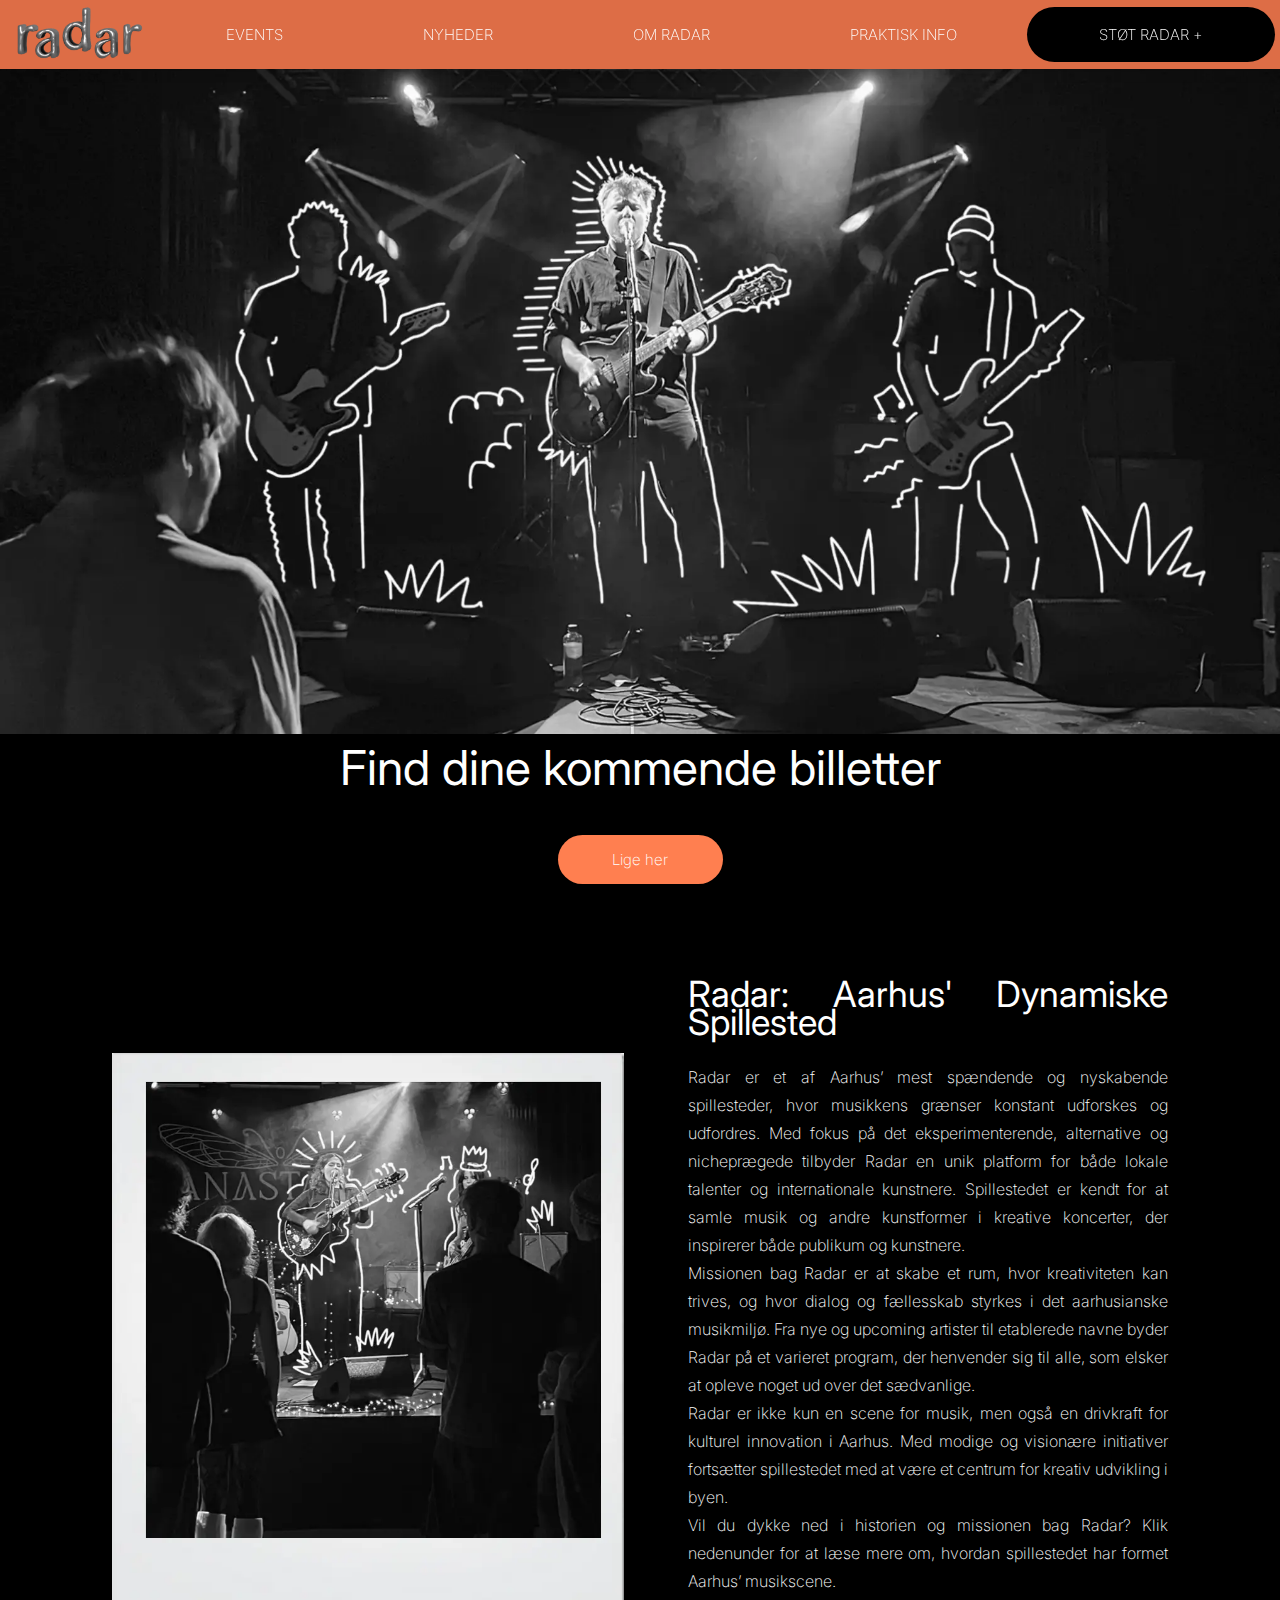
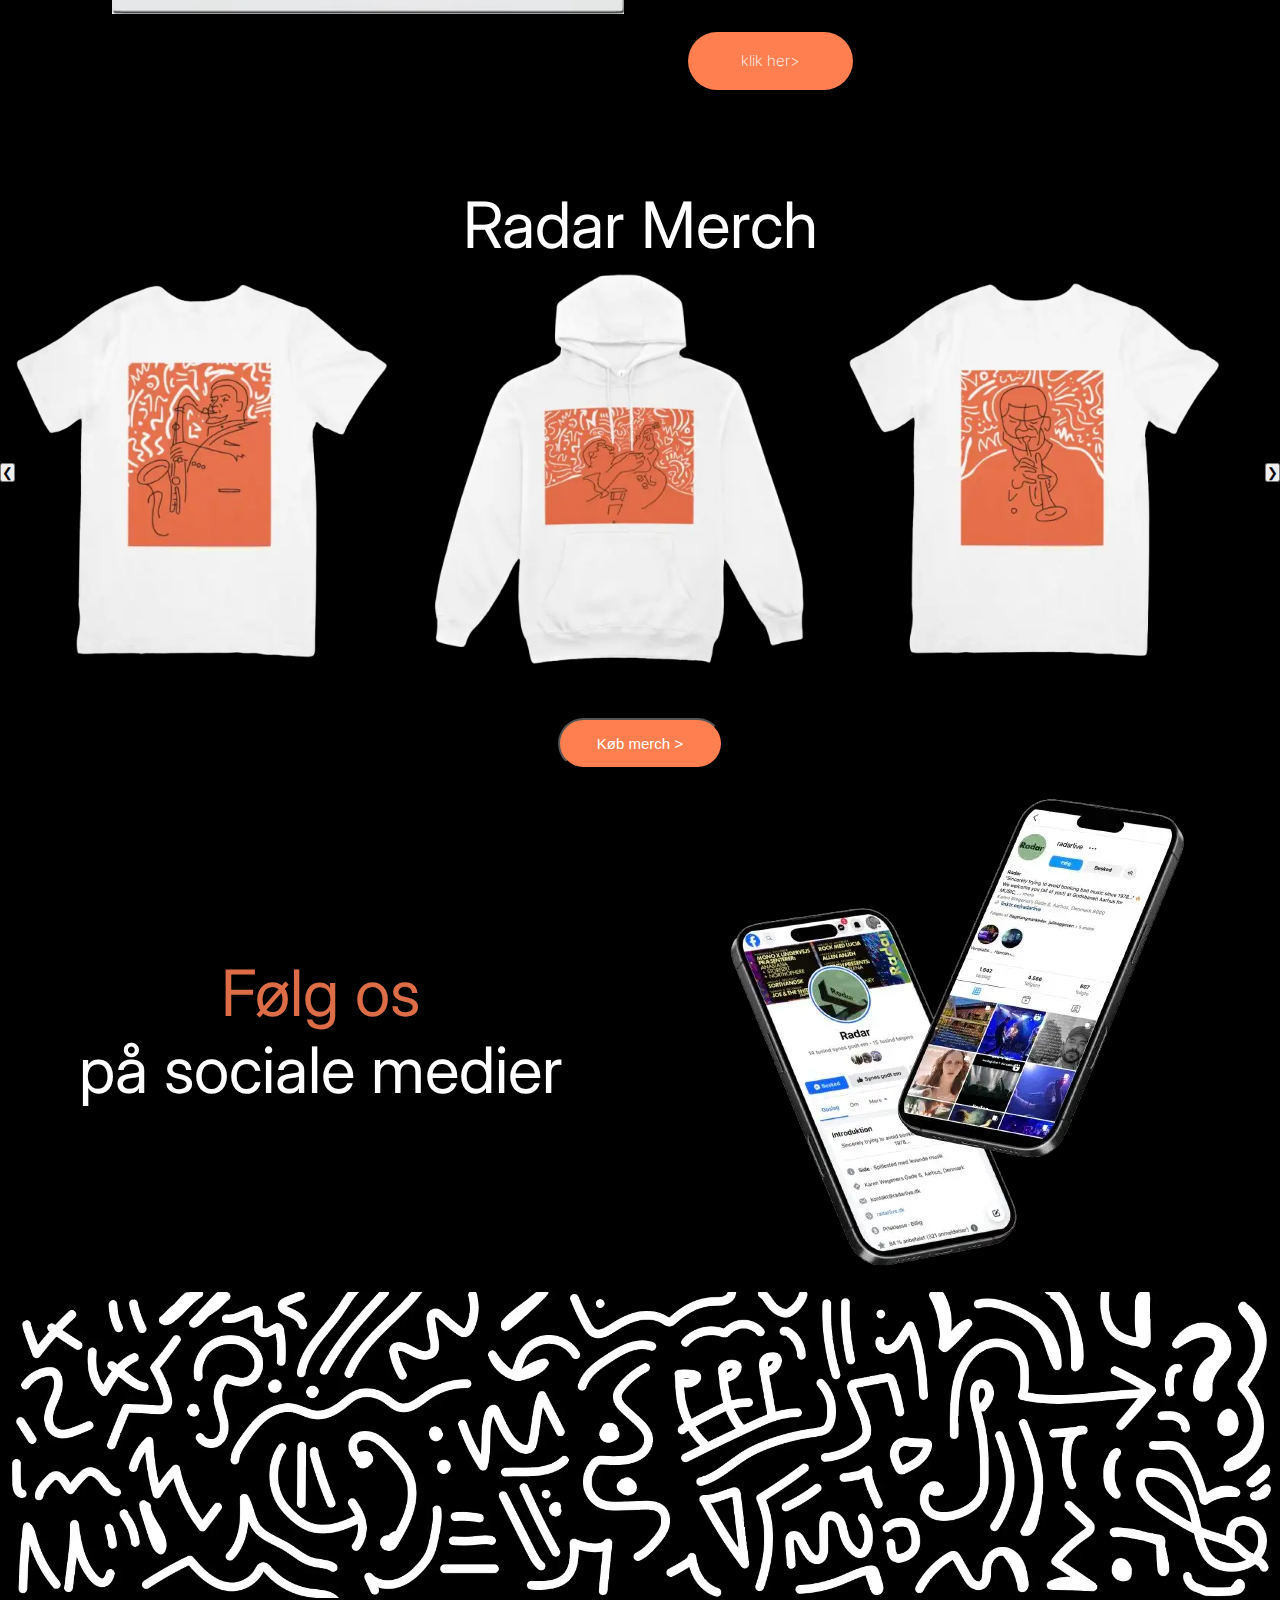
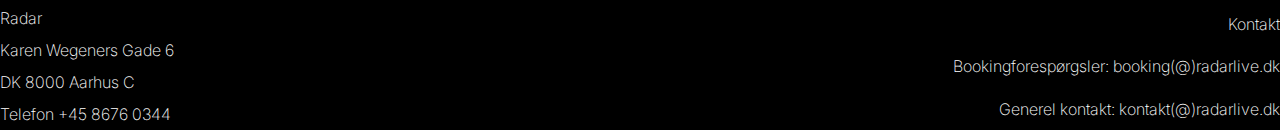
==== index.html @ 8a0189ec "navbar støt radar hovedmenupunkt" ====
<!DOCTYPE html>
<html lang="da">
<head>
    <meta charset="UTF-8">
    <meta name="viewport" content="width=device-width, initial-scale=1.0">
    <title>Document</title>
    <link rel="preconnect" href="https://fonts.googleapis.com">
    <link rel="preconnect" href="https://fonts.gstatic.com" crossorigin>
    <link href="https://fonts.googleapis.com/css2?family=Inter:ital,opsz,wght@0,14..32,100..900;1,14..32,100..900&display=swap" rel="stylesheet">
    <link rel="stylesheet" href="css/stylesheet.css">
</head>
<body>
    <header>
        <a href="/index.html"><img src="/img/radarlogo.webp" alt="Radar logo" class="logo"></a>
        <!---https://www.youtube.com/watch?v=8eFeIFKAKHw&list=WL&index=63 brugt til at finde ud af hvordan man laver en burgermenu-->
        <nav class="navbar">
            <input type="checkbox" id="sidebar-active"> <!---selve checkboxen-->
            <label for="sidebar-active" class="open-sidebar-button"> <!---ikonet med de tre streger-->
                <svg xmlns="http://www.w3.org/2000/svg" height="42px" viewBox="0 -960 960 960" width="42px" fill="#FFFFFF"><path d="M120-240v-80h720v80H120Zm0-200v-80h720v80H120Zm0-200v-80h720v80H120Z"/></svg>
            </label>

            
            <div class="links-container">
                <label for="sidebar-active" class="close-sidebar-button"> <!---kryds ikon der lukker menuen-->
                    <svg xmlns="http://www.w3.org/2000/svg" height="42px" viewBox="0 -960 960 960" width="42px" fill="#FFFFFF"><path d="m256-200-56-56 224-224-224-224 56-56 224 224 224-224 56 56-224 224 224 224-56 56-224-224-224 224Z"/></svg> 
                </label>



                <label id="overlay" for="sidebar-active"></label> <!---den der gør at vi kommer ud af sidebaren, hvis man klikker et andet sted på skærmen-->

                
            
                <ul class="navbar-menu">
                    <li><a href="#" class="hovedmenu"> Events</a>
                        <ul class="dropdown">
                            <li><a href="/undersider/events.html" class="undermenu">Kommende Events +</a>
                            </li>
                            <li><a href="#" class="undermenu">Tidligere Events</a>
                            </li>
                        </ul>
                    </li>
        
                    <li><a href="#" class="hovedmenu">Nyheder</a>
                    </li>
        
                    <li><a href="#" class="hovedmenu">Om Radar</a>
                        <ul class="dropdown">
                            <li><a href="/undersider/historieogvaerdier.html" class="undermenu">Historie og Mission +</a>
                            </li>
                            <li><a href="#" class="undermenu">Værdier og Fokusområder</a>
                            </li>
                            <li><a href="#" class="undermenu">Kunstnere</a>
                            </li>
                        </ul>
                    </li>
        
                    <li><a href="#" class="hovedmenu">Praktisk Info</a>
                        <ul class="dropdown">
                            <li><a href="#" class="undermenu">Kontakt og Adresse</a>
                            </li>
                            <li><a href="#" class="undermenu">Ofte stillede spørgsmål</a>
                            </li>
                            <li><a href="#" class="undermenu">Feedback</a>
                            </li>
                            <li><a href="#" class="undermenu">Leje af Radar</a>
                            </li>
                        </ul>
                    </li>

                    <li class="støtknap"><a href="/undersider/stoetradar.html" class="hovedmenu" >Støt Radar +</a>
                    </li>
                </ul>
            </div>
        </nav>
    </header>


    <section>
        <img src="img/forside.webp" alt="Band som spiller på Radar med illustrationer" id="forsideimg">
    </section>
    <section id="førstetekst">
        <h1 id="storoverskrift">Find dine kommende billetter</h1>
        <a href="/undersider/events.html" class="knap">Lige her</a>
    </section>

    <article class="artikler" id="artikelet">
        <section>
            <img src="/img/forsideimg2.webp" alt="Polaroid billede af band som spiller på Radar" id="forsidebillede2">
        </section>
        <section id="sektion1">
            <h2 class="overskrift" id="overskrift1">Radar: Aarhus' Dynamiske Spillested</h2>
            <p>Radar er et af Aarhus’ mest spændende og nyskabende spillesteder, hvor musikkens grænser konstant udforskes og udfordres. Med fokus på det eksperimenterende, alternative og nicheprægede tilbyder Radar en unik platform for både lokale talenter og internationale kunstnere. Spillestedet er kendt for at samle musik og andre kunstformer i kreative koncerter, der inspirerer både publikum og kunstnere.</p>
            <p>Missionen bag Radar er at skabe et rum, hvor kreativiteten kan trives, og hvor dialog og fællesskab styrkes i det aarhusianske musikmiljø. Fra nye og upcoming artister til etablerede navne byder Radar på et varieret program, der henvender sig til alle, som elsker at opleve noget ud over det sædvanlige.</p>
            <p>Radar er ikke kun en scene for musik, men også en drivkraft for kulturel innovation i Aarhus. Med modige og visionære initiativer fortsætter spillestedet med at være et centrum for kreativ udvikling i byen.</p>
            <p>Vil du dykke ned i historien og missionen bag Radar? Klik nedenunder for at læse mere om, hvordan spillestedet har formet Aarhus’ musikscene.</p>
            <a href="/undersider/historieogvaerdier.html" class="knap">klik her></a>
        </section>
    </article>

    <h2 class="overskrift" id="overskrift2">Radar Merch</h2>
    <article class="artikler" id="artikelto">
        <section class="slideshow-container">
            <button class="prev">&#10094;</button>
            <article class="slideshow-wrapper">
              <section class="slide" id="slide1">
                <a href="#"><img src="/img/t-shirt1.webp" alt=""></a>
              </section>
              <section class="slide" id="slide2">
                <a href=“#”><img src="img/sweatshirt.webp" alt=""></a>
              </section>
              <section class="slide" id="slide3">
                <a href=“#”><img src="img/t-shirt2.webp" alt=""></a>
              </section>
            </article>
            <button class="next">&#10095;</button>
        </section>
    </article>
    <article id="merchknap">
        <button type="button" class="knap">Køb merch ></button>
    </article>

    <article class="artikler" id="artikeltre">
        <section id="følgosoverskrift">
            <h2 class="overskrift" id="følgos">Følg os</h2>
            <h2 class="overskrift"> på sociale medier</h2>
        </section>
        <section>
            <img src="img/socialemedier.webp" alt="Billede af to smartphones som viser Radars Facebook og Instagram" id="socialemedier">
        </section>
    </article>

    

    <figure>
        <img src="img/moenster.webp" alt="Illustrationer" id="moenster">
    </figure>


    <footer class="footer">
        <section>
            <p>Radar</p>
            <p>Karen Wegeners Gade 6</p>
            <p>DK 8000 Aarhus C</p>
            <p>Telefon +45 8676 0344</p>
        </section>
        <section id="footerhøjre">
            <p>Kontakt</p>
            <p>Bookingforespørgsler: booking(@)radarlive.dk</p>
            <p>Generel kontakt: kontakt(@)radarlive.dk</p>
        </section>
    </footer>

</body>
</html>
---- css/stylesheet.css ----
/* Styling af header */
*{  margin: 0;
    padding: 0;
    box-sizing: border-box;
}


@media screen and (min-width: 1100px){
    body{
        background-color: black;
        font-family: 'Inter', sans-serif;
        font-weight: 200;
        text-align: justify;
        width: 100vw;
        color:#fff;
    }

    header {
        position: fixed;
        top:0;
        left:0;
        right:0;
        width: 100%;
        z-index: 1000;
        background: #dd6d46;
        box-shadow: 0 5px 10px rgba(0,0,0,0.1);
        padding: 5px;
        display: flex;
        align-items: center;
        justify-content: space-between;
        text-transform: uppercase;
    }

    /* Header logo */
    header .logo{
        margin-left: 10px;
        padding-left: 0;
    }

    .logo{
        width: 10vw;

    }

    /* Styling af hovedmenupunkterne */
    header .navbar ul {
        list-style: none;
    }

    header .navbar ul li {
        position: relative;
        float: left;
    }


    /* Styling af hovedmenu og undermenu */
    header .navbar ul li a {
        box-sizing: border-box;
        text-decoration: none;
        font-size: 15px;
        font-family: 'Inter', sans-serif;
        padding: 18px 70px;
        color: white;
        display: block;
        text-align: center;
    }

    /* Hovereffekt til menupunkterne */
    header .navbar ul li a:hover {
        background: #dd6c46ce;
        color: #fff;
    }

    /* Første niveau af undermenu */
    header .navbar ul li ul {
        box-sizing: border-box;
        position: absolute;
        left: 0;
        width: 200px; /* Ensartet bredde */
        background: #dd6d46; /* Let baggrundsfarve for synlighed */
        display: none;
        padding: 0;
    }

    header .navbar ul li ul li {
        width: 100%; /* Ensartet bredde */
        border-top: 1px solid rgba(255, 255, 255, 0.2); /* Lysere kant for synlighed */
    }

    /* Styling af undermenu links */
    header .navbar ul li ul li a {
        padding: 10px 0; /* Juster padding for centrering */
        color: white; /* Sørger for, at teksten er synlig */
        text-align: center;
        width: 100%; /* Fyld hele bredden af menuen */
        display: block;
        box-sizing: border-box;
        font-family: 'Inter', sans-serif;
    }

    header .navbar ul li ul li a:hover {
        background: rgba(255, 255, 255, 0.2); /* Lysere hover for synlighed */
        color: white;
    }

    /* Næste niveau af undermenu */
    header .navbar ul li ul li ul {
        left: 100%; /* Justering til højre for første undermenu */
        top: 0;
        width: 200px; /* Ensartet bredde */
        background: transparent; /* Ensartet baggrund */
        display: none;
    }

    header .navbar ul li ul li ul a {
        padding: 10px 0; /* Juster padding for centrering */
        color: white; /* Sørger for synlig tekst */
        text-align: center;
        width: 100%; /* Fyld hele bredden af menuen */
        display: block;
        box-sizing: border-box;
    }

    /* Hover-effekt til at vise undermenuer */
    header .navbar ul li:hover > ul,
    header .navbar ul li ul li:hover > ul {
        display: block;
    }

    /* Gemmer checkboxen */
    #sidebar-active {
        display: none;
    }

    header label {
        font-size: 20px;
        color: #333;
        cursor: pointer;
        display: none;
    }

    /* Fjerner navigationsbar/burgermenu til mobil og tablet for desktop */
    .burgermenu{
        display: none;
    }

    h1, h2 {
        font-weight: 400;
    }


    /* Redigering af forsidebillet*/
    #forsideimg {
        min-width: 100vw;
        max-width: 100vw;
        margin-top: 3em;
    }

    #storoverskrift{
        font-size: 3em;
    }

    #førstetekst{
        display: flex;
        flex-direction: column;
        align-items: center;
        margin-bottom: 6em;
    }

    #moenster {
        min-width: 100vw;
        max-width: 100vw;
        margin-left: 0;
    }

    #forsidebillede2{
        width: 40vw;
    }

    #overskrift1{
        display: flex;
        justify-content: flex-start;
        font-size: 36px;
    }

    #sektion1{
    width: 50vw;
    line-height: 28px;
    margin-left: 4em;
    text-align: justify;
    }

    #merchknap{
        display: flex;
        justify-content: center;   
    }

    .knap{
        display: inline-block;
        text-decoration: none;
        text-align: center;
        cursor: pointer;
        background-color: coral;
        color: white;
        padding: 1em;
        font-size: 15px;
        border-radius: 30px;
        width: 11em;
        margin-top: 2.5em;
    }

    .støtknap {
        display: inline-block;
        text-align: center;
        cursor: pointer;
        background-color: black;
        color: white;
        padding: 0;
        margin: 0;
        border-radius: 30px;
        width: 15.5em;
    }


    .artikler {
        display: flex;
        flex-direction: row;
        justify-content: center;
        justify-content: space-around;
        align-items: center;
    }

    .overskrift {
        display: flex;
        justify-content: center;
        font-size: 4rem;
    }

    #overskrift1{
        margin-bottom: 0.75em;
    }

    #artikelet{
    margin-bottom: 6em;
    margin-right: 7em;
    margin-left: 7em;
    }

    #artikelto{
    min-width: 100vw;
    max-width: 100vw;
    }

    .merchimg{
        max-width: 100vw;
    }


    #følgos{
        color: #dd6d46;
    }


    /*Styling af Merch "diasshow"*/
    .slideshow-container {
        position: relative;
        max-width: 100%;
        overflow: hidden;
      }
    
    .slideshow-wrapper {
        overflow: hidden; /* Sørger for, at billedet ikke viser dele uden for containeren, når det zoomer */
        width: 300px; /* Justér bredden til din egen */
        height: auto; /* Tilpas højden afhængigt af billedets proportioner */
        display: flex;
        scroll-snap-type: x mandatory;
        scroll-behavior: smooth;
        overflow-x: auto;
        width: 100%;
        padding: 10px 0;
    }
    
    .slideshow-wrapper img {
        width: 100%; /* Sørger for, at billedet fylder hele containeren */
        height: auto;
        transition: transform 0.3s ease-in-out; /* Gør det muligt at animere transformationen glidende */
    }
    
    .slideshow-wrapper img:hover {
        transform: scale(1.1); /* Forstørrer billedet med 10% */
    }
    
    .slide {
        scroll-snap-align: center;
        flex: 0 0 33.33%; /* Hver slide fylder en tredjedel af skærmens bredde */
        display: flex;
        justify-content: center;
        align-items: center;
        font-family: Poetsen One;
        color: #490000
    }
      
    .slide img {
        max-width: 90%; /* Tilpas billedets størrelse */
        height: auto;
        cursor: pointer;
    }
      
    button .prev .next{
        position: absolute;
        top: 50%;
        transform: translateY(-50%);
        background-color: transparent;
        color: white;
        font-size: 2rem;
        border: none;
        cursor: pointer;
        padding: 10px;
    }

    section.slideshow-container {
        display: flex;
        align-items: center;
    }
      
    button:hover {
        background-color: #dd6d46;
        color: white;
    }
      
      /* For at skjule scrollbar */
    .slideshow-wrapper::-webkit-scrollbar {
        display: none;
    }
    
    #slide1{
        display: flex;
        flex-direction: column;
    }

    #slide2{
        display: flex;
        flex-direction: column;
    }

    #slide2 img {
    width: 600px;
    }

    #slide3{
        display: flex;
        flex-direction: column;
    }

    #slide3 img{
        width: 450px;
    }

    article.slideshow-wrapper {
        display: flex;
        flex-direction: row;
        align-items: center;
        justify-content: center;
    }

    .footer{
        display: flex;
        justify-content: space-between;
        line-height: 2em;
    }

    #footerhøjre{
    display: flex;
    flex-direction: column;
    justify-content: space-around;
    align-items: flex-end;
    }
}

@media screen and (max-width: 1268px) {
    body{
        background-color: black;
        font-family: 'Inter', sans-serif;
        font-weight: 200;
        text-align: justify;
        width: 100vw;
        color:#fff;
    }

    h1, h2 {
        font-weight: 400;
    }


    #forsideimg {
        min-width: 100vw;
        max-width: 100vw;
    }

    #artikelet {
        display: flex;
        flex-direction: row;
        align-items: center;
        margin-right: 2em;
        margin-left: 2em;
        margin-top: 4em;
        margin-bottom: 4em;
    }

    #artikelet p{
        margin-top: 1em;
    }

    #artikelto {
        display: flex;
        flex-direction: row;
        justify-content: space-around;
    }

    #overskrift2{
        margin-bottom: 1em;
    }

    #artikeltre{
        display: flex;
        flex-direction: row;
        align-items: center;
        justify-content: center;
    }

    #følgosoverskrift {
        display: flex;
        flex-direction: column;
        align-items: center;
        margin-right: 1em;
        font-size: 2em;
    }
    #følgos{
        color: #dd6d46;
        
    }

    h2.overskrift, #storoverskrift{
            display: flex;
            justify-content: center;
            font-size: 4rem;
    }

    #førstetekst{
        display: flex;
        flex-direction: column;
        align-items: center;
    }

    #overskrift1{
        display: flex;
        justify-content: flex-start;
        font-size: 2em;
    }


    #forsidebillede2 {
        width: 40vw;
        margin-right: 2em;
    }

    #merchknap{
        display: flex;
        justify-content: center;   
    }
    
    .knap{
        display: inline-block;
        text-decoration: none;
        text-align: center;
        cursor: pointer;
        background-color: coral;
        color: white;
        padding: 1em;
        font-size: 15px;
        border-radius: 30px;
        border-color: none;
        width: 11em;
        margin-top: 2.5em;
    }
    

    .merchimg{
        width: 20em;
    }

    /*Styling af Merch "diasshow"*/
    .slideshow-container {
        position: relative;
        max-width: 100%;
        overflow: hidden;
      }
    
    .slideshow-wrapper {
        overflow: hidden; /* Sørger for, at billedet ikke viser dele uden for containeren, når det zoomer */
        width: 300px; /* Justér bredden til din egen */
        height: auto; /* Tilpas højden afhængigt af billedets proportioner */
        display: flex;
        scroll-snap-type: x mandatory;
        scroll-behavior: smooth;
        overflow-x: auto;
        width: 100%;
        padding: 10px 0;
    }
    
    .slideshow-wrapper img {
        width: 100%; /* Sørger for, at billedet fylder hele containeren */
        height: auto;
        transition: transform 0.3s ease-in-out; /* Gør det muligt at animere transformationen glidende */
    }
    
    .slideshow-wrapper img:hover {
        transform: scale(1.1); /* Forstørrer billedet med 10% */
    }
    
    .slide {
        scroll-snap-align: center;
        flex: 0 0 33.33%; /* Hver slide fylder en tredjedel af skærmens bredde */
        display: flex;
        justify-content: center;
        align-items: center;
        font-family: Poetsen One;
        color: #490000
    }
      
    .slide img {
        max-width: 90%; /* Tilpas billedets størrelse */
        height: auto;
        cursor: pointer;
    }
      
    button .prev .next{
        position: absolute;
        top: 50%;
        transform: translateY(-50%);
        background-color: transparent;
        color: white;
        font-size: 2rem;
        border: none;
        cursor: pointer;
        padding: 10px;
    }

    section.slideshow-container {
        display: flex;
        align-items: center;
    }
      
    button:hover {
        background-color: #dd6d46;
        color: white;
    }
      
      /* For at skjule scrollbar */
    .slideshow-wrapper::-webkit-scrollbar {
        display: none;
    }
    
    #slide1{
        display: flex;
        flex-direction: column;
    }

    #slide2{
        display: flex;
        flex-direction: column;
    }

    #slide2 img {
    width: 600px;
    }

    #slide3{
        display: flex;
        flex-direction: column;
    }

    #slide3 img{
        width: 450px;
    }

    article.slideshow-wrapper {
        display: flex;
        flex-direction: row;
        align-items: center;
        justify-content: center;
    }


    #moenster{
        min-width: 100vw;
        max-width: 100vw;
    }

    
    header {
        position: fixed;
        top: 0;
        left: 0; 
        right: 0; 
        width: 100%;
        z-index: 1000;
        background: #dd6d46;
        padding: 0.3125rem; 
        display: flex;
        align-items: center;
        justify-content: space-between;
        text-transform: uppercase;
    }
    
    header .logo{
        margin-left: 0.0625rem;
        padding-left: 0rem;
    }
    
    .logo{
        width: 10vw;
        padding-top: 5%;
    
    }
    
  
    /* .navbar {
        display: none;
    } */
    
    nav{
        height: 3.75rem;
        background-color: transparent;
        display: flex;
        justify-content: flex-end;
        align-items: flex-start;
    }
    
    
    /* styling af tekst */
    nav ul li a{
        height: 100%;
        padding: 0 1.25rem;
        display: flex;
        align-items: flex-start;
        text-decoration: none;
        color: white;
    }
    


    /* styling af ikoner ikoner */
    /* de tre streger */
    .streger {
        fill: white;
        background-color: transparent;
    }
    
    /* krydset */
    nav svg .kryds {
        fill: white;
        background-color: transparent;
    }
    
    /* fjerner checkboks (åben) */
    #sidebar-active {
        display: none;
    }
    
    /* fjerner checkboks (lukket)*/
    .open-sidebar-button, .close-sidebar-button {
        display: none; 
    }
    
    
    /* styling af selve den boks der folder ud, når burgeren klikkes */
        .links-container{
            height: 100%;
            width: 32%;
            display: flex;
            flex-direction: column;
            align-items:flex-start;
            background-color:#dd6d46;
    
           flex-direction: column; /* opsætning over hinanden */
           align-items: flex-start; /* placering i venstre side */
    
           position: fixed; /* Navigationsbaren følger med når der scrolles */
           top: 0;
           right: -100%; /* den orange boks er skjult til de tre streger klikkes af */
           z-index: 10;
           width: 18.75rem;
           color: white;
    
           box-shadow: -0.3rem 0 0.3rem rgba(0,0,0,0.25); /* svag skygge på boksen */
           transition: 1s ease-out; /* åbnes smooth */
    
        }
    
    nav ul li a {
        box-sizing: border-box;
        height: auto;
        width: 100%;
        padding: 1.25rem 1.85rem;
        justify-content: flex-start; 
        font-family: 'Inter', sans-serif;
    }
    
    .open-sidebar-button, .close-sidebar-button {
        padding: 0.5rem;
        display: block;
    }
    
    /* den grå boks reaktion/ændring npr de tre streger klikkes */
    #sidebar-active:checked ~ .links-container{
    right: 0;  /* ændres fra -100 (skjult) til 0 (synlig) */
    color: transparent;
    }

    .hovedmenu {
        font-weight:500;
    }

    .undermenu {
        font-weight: 100;
        display: flex;
        align-items: center;
        flex-direction: column;
    }
    


    
    /* Effekt der gør det muligt at klikke ud af menuen ved klik udenfor den grå boks */
    #sidebar-active:checked ~ #overlay{
        height: 100%;
        width: 100%;
        position: fixed;
        top: 0;
        left: 0;
        z-index: 9;
        display: block;
    }
    
    .navbar-menu li:hover > .dropdown {
        display: block;
        position: relative; /* sørger for at undermenuerne ikke "dropper down" oveni hovedmenuerne */
        width: 100%;
        padding-left: 0;
        margin-top: 0.3rem;
    }

    ul .dropdown{
        display: table-column;
    }


    .footer{
    display: flex;
    flex-direction: row;
    justify-content: space-between;
    align-items: flex-end;
    }

    #footerhøjre {
        display: flex;
        align-items: flex-end;
        flex-direction: column;
    }
}





@media screen and (max-width: 600px){
        /* Ændring i bredden, så menuen fylder mere af skærmen på mobil end tablet */

    body{
    background-color: black;
    font-family: 'Inter', sans-serif;
    font-weight: 200;
    text-align: justify;
    width: 100vw;
    color:#fff;
    }

    h1, h2 {
    font-weight: 400;
    }

    #forsideimg {
    min-width: 100vw;
    max-width: 100vw;
    margin-top: 3em;
    }

    #artikelet {
    display: flex;
    flex-direction: column-reverse;
    align-items: center;
    margin-right: 2em;
    margin-left: 2em;
    margin-top: 4em;
    margin-bottom: 4em;
    }

    #artikelet p{
    margin-top: 1em;
    }

    #artikelto {
    display: flex;
    flex-direction: row;
    justify-content: space-around;
    }

    #overskrift2{
    margin-bottom: 1em;
    font-size: 3rem;
    }

    #artikeltre{
    display: flex;
    flex-direction: row;
    align-items: center;
    justify-content: center;
    margin-bottom: 3em;
    margin-top: 3em;
    }

    #følgosoverskrift {
    display: flex;
    flex-direction: column;
    align-items: center;
    }

    #følgos{
    color: #dd6d46;
    
    }

    h2.overskrift{
        display: flex;
        justify-content: center;
        font-size: 1.75rem;
    }
    #storoverskrift{
        display: flex;
        justify-content: center;
        font-size: 2.5rem;
    }

    #førstetekst{
    display: flex;
    flex-direction: column;
    align-items: center;
    }

    #overskrift1{
    display: flex;
    text-align: left;
    text-align: justify;
    font-size: 2.5em;
    }


    #forsidebillede2 {
    width: 60vw;
    margin-top: 5em;
    }

    #merchknap{
    display: flex;
    justify-content: center;   
    }

    .knap{
    display: inline-block;
    text-decoration: none;
    text-align: center;
    cursor: pointer;
    background-color: coral;
    color: white;
    padding: 1em;
    font-size: 15px;
    border-radius: 30px;
    border-color: none;
    width: 11em;
    margin-top: 2.5em;
    }

    .merchimg{
    width: 10em;
    }

    /*Styling af Merch "diasshow"*/
    .slideshow-container {
            position: relative;
            max-width: 100%;
            overflow: hidden;
    }
        
    .slideshow-wrapper {
            overflow: hidden; /* Sørger for, at billedet ikke viser dele uden for containeren, når det zoomer */
            width: 300px; /* Justér bredden til din egen */
            height: auto; /* Tilpas højden afhængigt af billedets proportioner */
            display: flex;
            scroll-snap-type: x mandatory;
            scroll-behavior: smooth;
            overflow-x: auto;
            width: 100%;
            padding: 10px 0;
    }
        
    .slideshow-wrapper img {
            width: 100%; /* Sørger for, at billedet fylder hele containeren */
            height: auto;
            transition: transform 0.3s ease-in-out; /* Gør det muligt at animere transformationen glidende */
    }
        
    .slideshow-wrapper img:hover {
            transform: scale(1.1); /* Forstørrer billedet med 10% */
    }
        
    .slide {
        scroll-snap-align: center;
        flex: 0 0 33.33%; /* Hver slide fylder en tredjedel af skærmens bredde */
        display: flex;
        justify-content: center;
        align-items: center;
    }
          
    .slide img {
        max-width: 90%; /* Tilpas billedets størrelse */
        height: auto;
        cursor: pointer;
    }
          
    button .prev .next{
        position: absolute;
        top: 50%;
         transform: translateY(-50%);
        background-color: transparent;
        color: white;
        font-size: 2rem;
        border: none;
        cursor: pointer;
        padding: 10px;
    }
    
    section.slideshow-container {
         display: flex;
        align-items: center;
    }
          
    button:hover {
         background-color: #dd6d46;
        color: white;
    }
          
    /* For at skjule scrollbar */
    .slideshow-wrapper::-webkit-scrollbar {
    display: none;
    }
        
    #slide1{
         display: flex;
        flex-direction: column;
    }
    
    #slide2{
        display: flex;
        flex-direction: column;
    }
    
    #slide2 img {
    width: 600px;
    }
    
    #slide3{
        display: flex;
        flex-direction: column;
    }
    
    #slide3 img{
        width: 450px;
    }
    
    article.slideshow-wrapper {
        display: flex;
        flex-direction: row;
        align-items: center;
        justify-content: center;
    }


    section#følgosoverskrift{
        font-size: 3em;
    }
    #socialemedier{
        width: 15em;
    }

    #moenster{
    min-width: 100vw;
    max-width: 100vw;
    }

    .footer{
    display: flex;
    flex-direction: row;
    justify-content: space-between;
    align-items: flex-end;
    }

    #footerhøjre {
        display: flex;
        align-items: flex-end;
        flex-direction: column;
    }
}
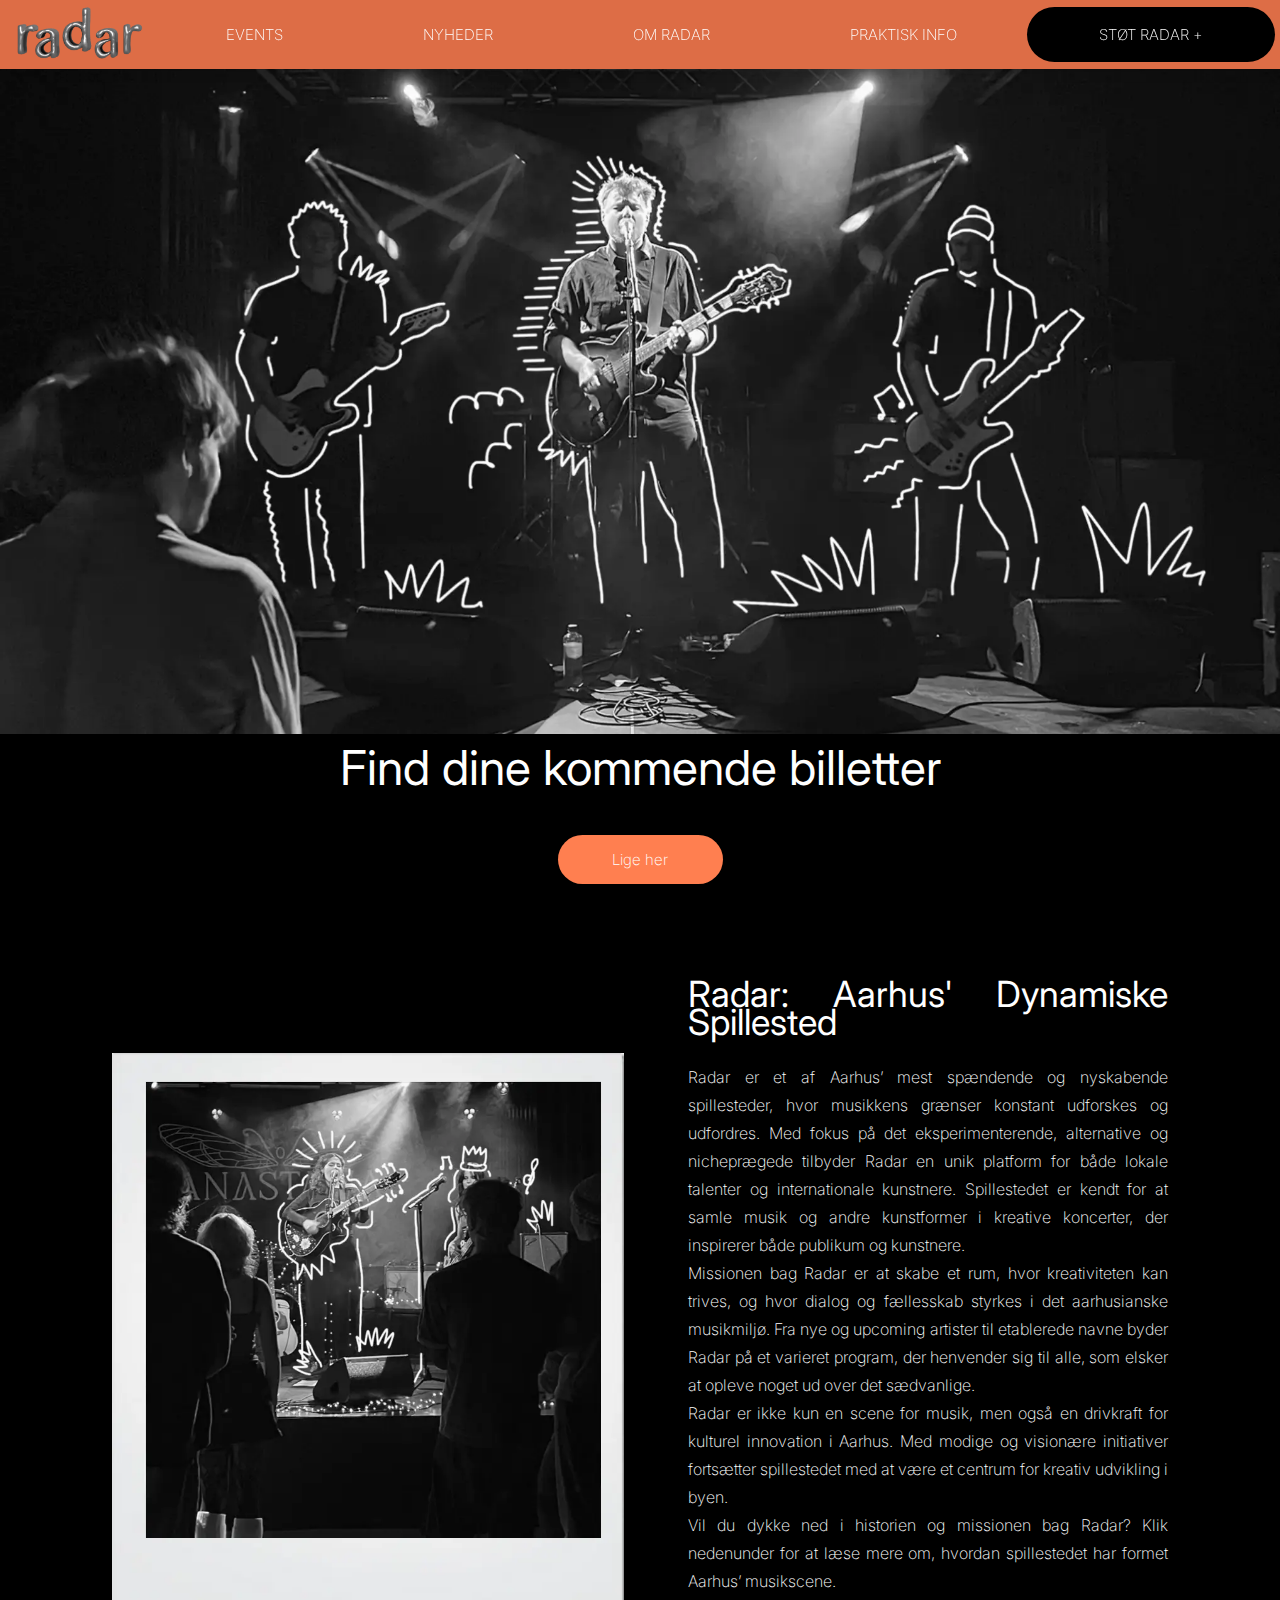
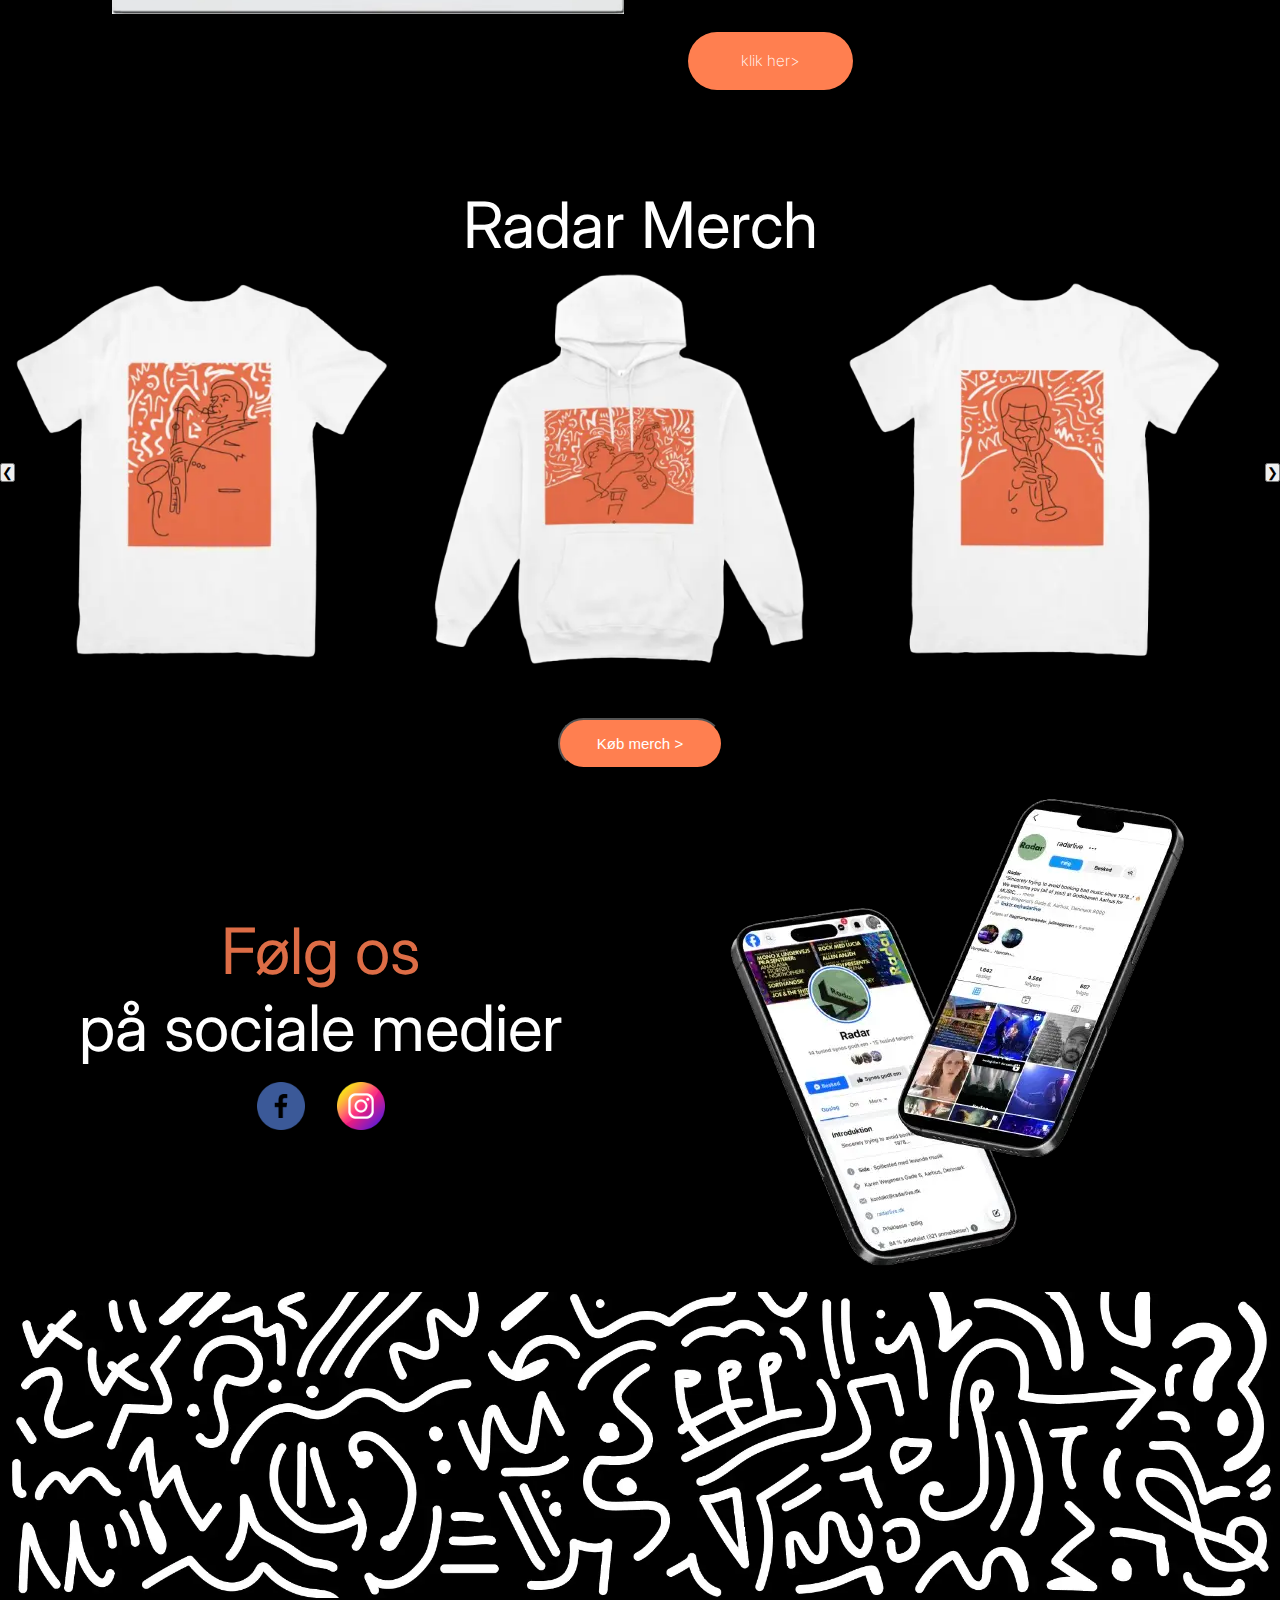
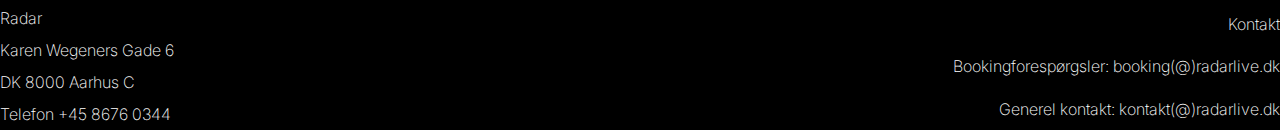
==== commit 9bdd4b3e: "ikoner med sociale medier tilføjet" ====
--- a/index.html
+++ b/index.html
@@ -120,15 +120,22 @@
         <button type="button" class="knap">Køb merch ></button>
     </article>
 
-    <article class="artikler" id="artikeltre">
-        <section id="følgosoverskrift">
-            <h2 class="overskrift" id="følgos">Følg os</h2>
-            <h2 class="overskrift"> på sociale medier</h2>
-        </section>
-        <section>
-            <img src="img/socialemedier.webp" alt="Billede af to smartphones som viser Radars Facebook og Instagram" id="socialemedier">
-        </section>
-    </article>
+    <section class="sektion3">
+        <article class="artikler" id="artikeltre">
+            <section id="følgosoverskrift">
+                <h2 class="overskrift" id="følgos">Følg os</h2>
+                <h2 class="overskrift"> på sociale medier</h2>
+                <article class="faceinsta">
+                    <a href="https://www.facebook.com/radarlive"> <img src="/img/facebook-logo.png" alt="facebook-logo" class="ikoner"></a>
+                   <a href="https://www.instagram.com/radarlive/"><img src="/img/instagram.png" alt="Instagram-logo" class="ikoner"></a>
+                </article>
+
+            </section>
+            <section>
+                <img src="img/socialemedier.webp" alt="Billede af to smartphones som viser Radars Facebook og Instagram" id="socialemedier">
+            </section>
+        </article>
+    </section>
 
     
 
--- a/css/stylesheet.css
+++ b/css/stylesheet.css
@@ -363,6 +363,23 @@
         justify-content: center;
     }
 
+
+    .sektiontre{
+        display: flex;
+        flex-direction: column;
+    }
+
+    .faceinsta{
+        display: flex;
+        flex-direction: row;
+        justify-content: center;
+    }
+
+    .ikoner {
+        width: 3em;
+        margin: 1em;
+    }
+
     .footer{
         display: flex;
         justify-content: space-between;
@@ -755,6 +772,26 @@
         display: table-column;
     }
 
+
+    .sektiontre{
+        display: flex;
+        flex-direction: column;
+    }
+
+    .faceinsta{
+        display: flex;
+        flex-direction: row;
+        justify-content: center;
+    }
+
+    .ikoner {
+        width: 1.5em;
+        margin: 0.5em;
+    }
+
+    #socialemedier{
+        width: 25em;
+    }
 
     .footer{
     display: flex;
@@ -1000,12 +1037,29 @@
         font-size: 3em;
     }
     #socialemedier{
-        width: 15em;
+        width: 14em;
     }
 
     #moenster{
     min-width: 100vw;
     max-width: 100vw;
+    }
+
+
+    .sektiontre{
+        display: flex;
+        flex-direction: column;
+    }
+
+    .faceinsta{
+        display: flex;
+        flex-direction: row;
+        justify-content: center;
+    }
+
+    .ikoner {
+        width: 0.75em;
+        margin: 0.2em;
     }
 
     .footer{
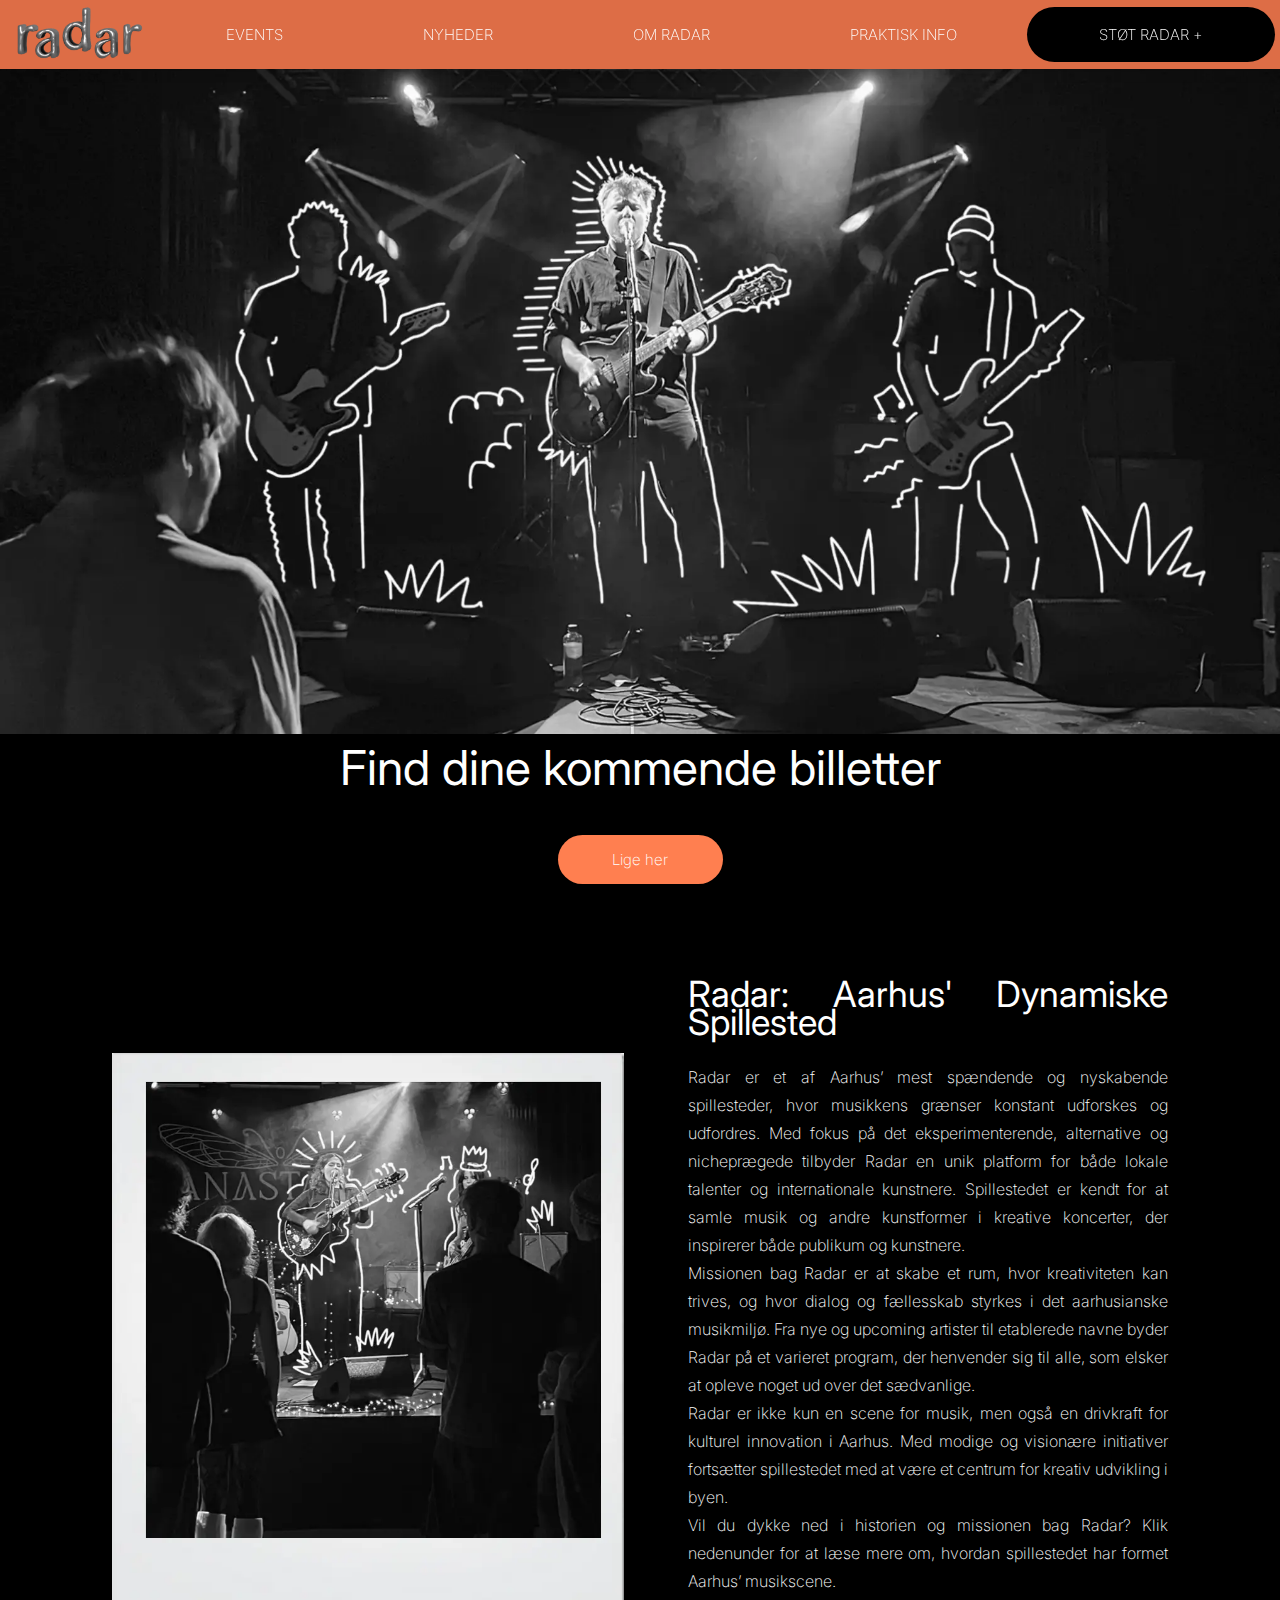
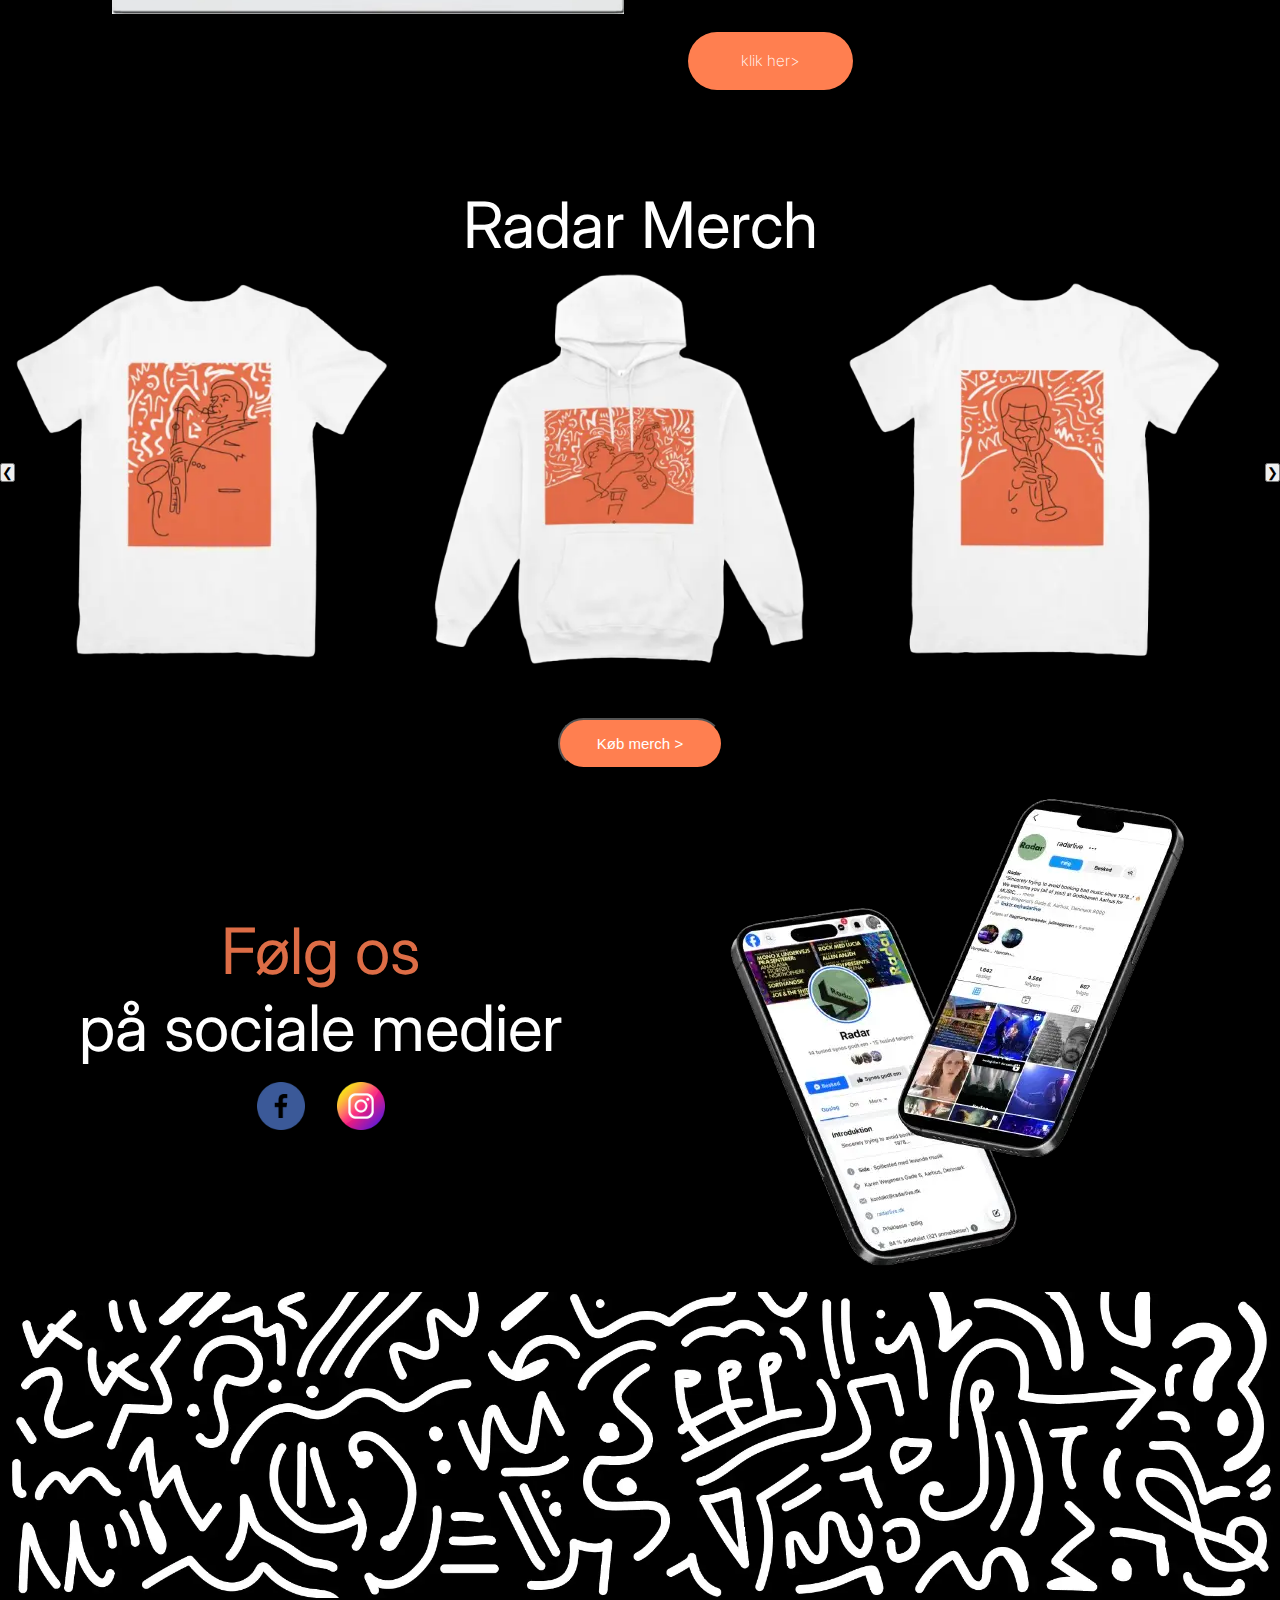
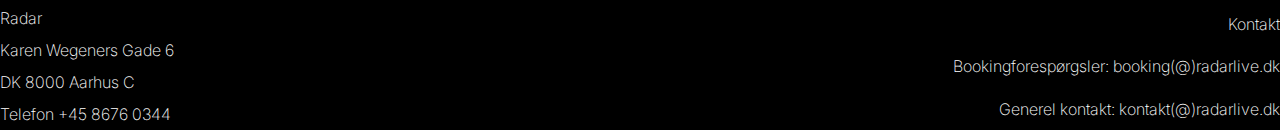
==== commit c461de5a: "webp af sidste billeder" ====
--- a/index.html
+++ b/index.html
@@ -126,8 +126,9 @@
                 <h2 class="overskrift" id="følgos">Følg os</h2>
                 <h2 class="overskrift"> på sociale medier</h2>
                 <article class="faceinsta">
-                    <a href="https://www.facebook.com/radarlive"> <img src="/img/facebook-logo.png" alt="facebook-logo" class="ikoner"></a>
-                   <a href="https://www.instagram.com/radarlive/"><img src="/img/instagram.png" alt="Instagram-logo" class="ikoner"></a>
+                    <!---ikoner hentet på https://www.flaticon.com/ -->
+                    <a href="https://www.facebook.com/radarlive"> <img src="/img/facebook-logo.webp" alt="facebook-logo" class="ikoner"></a>
+                   <a href="https://www.instagram.com/radarlive/"><img src="/img/instagram.webp" alt="Instagram-logo" class="ikoner"></a>
                 </article>
 
             </section>
